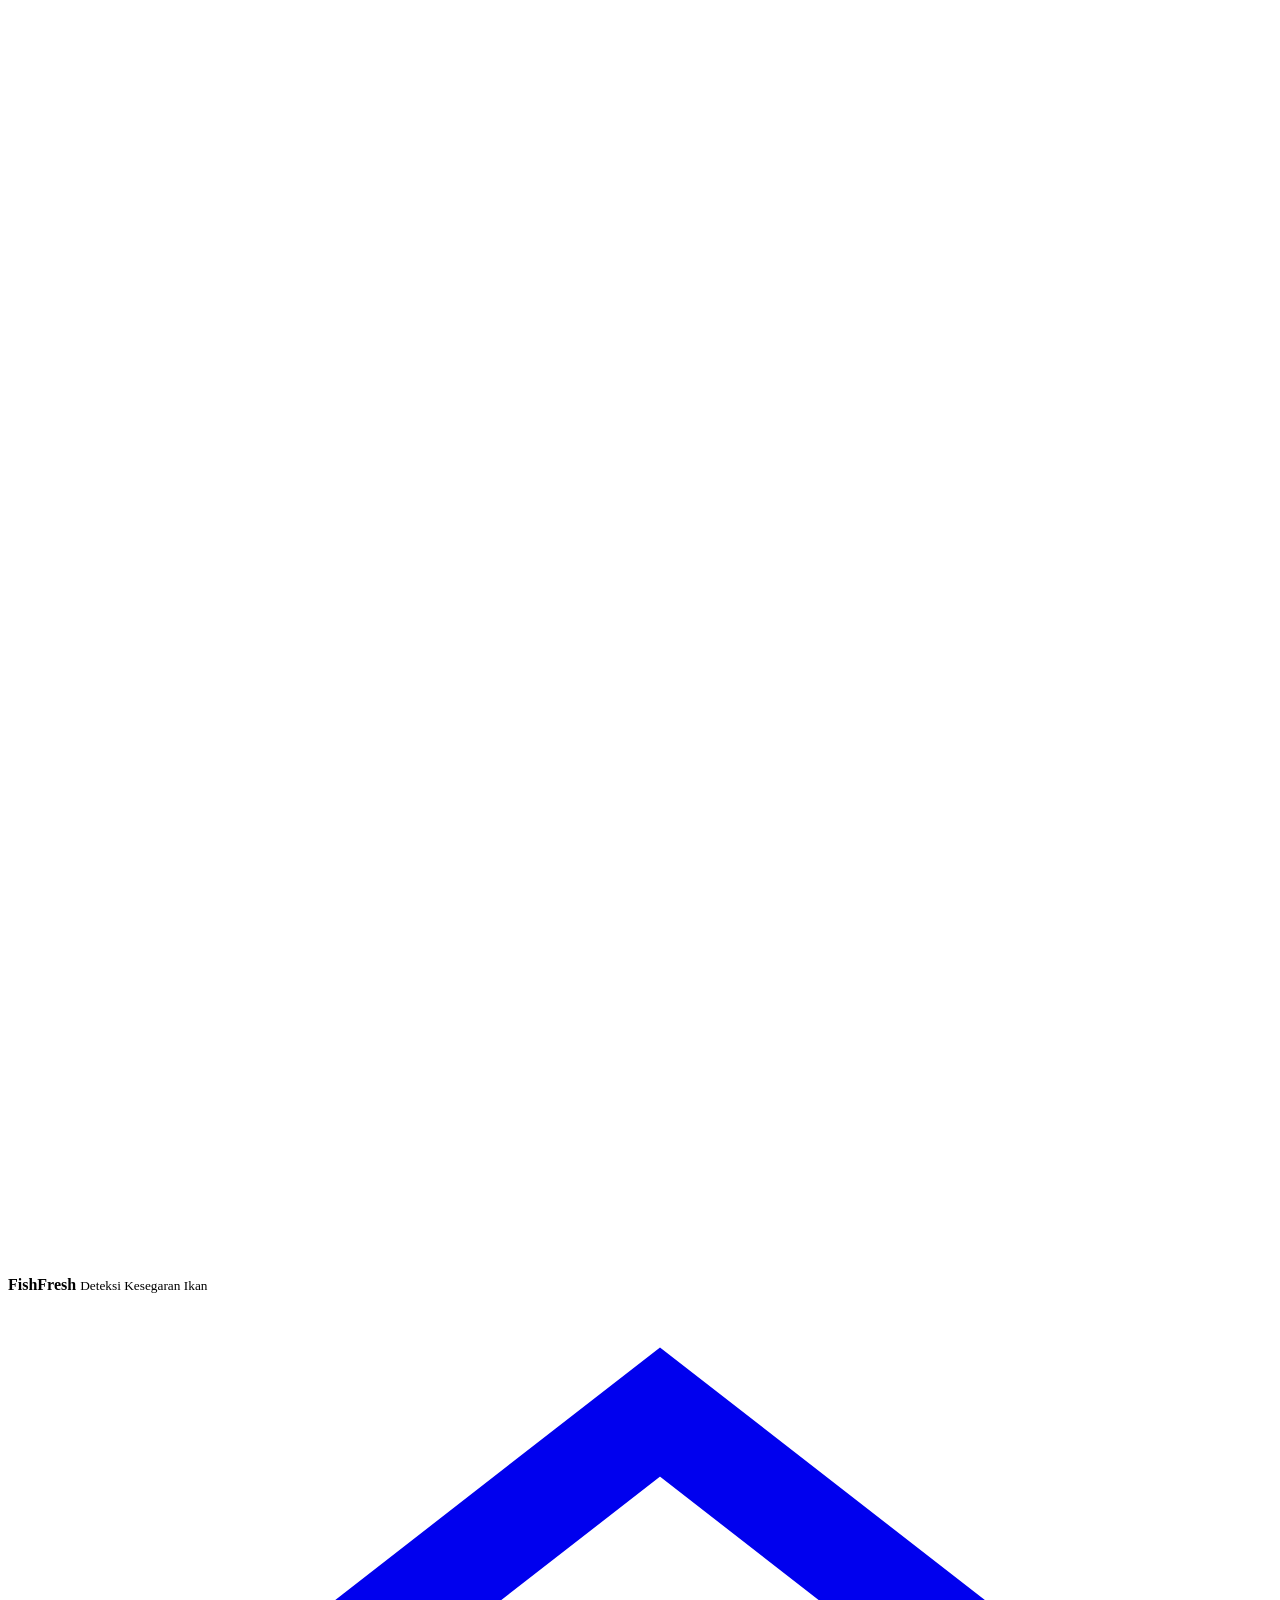
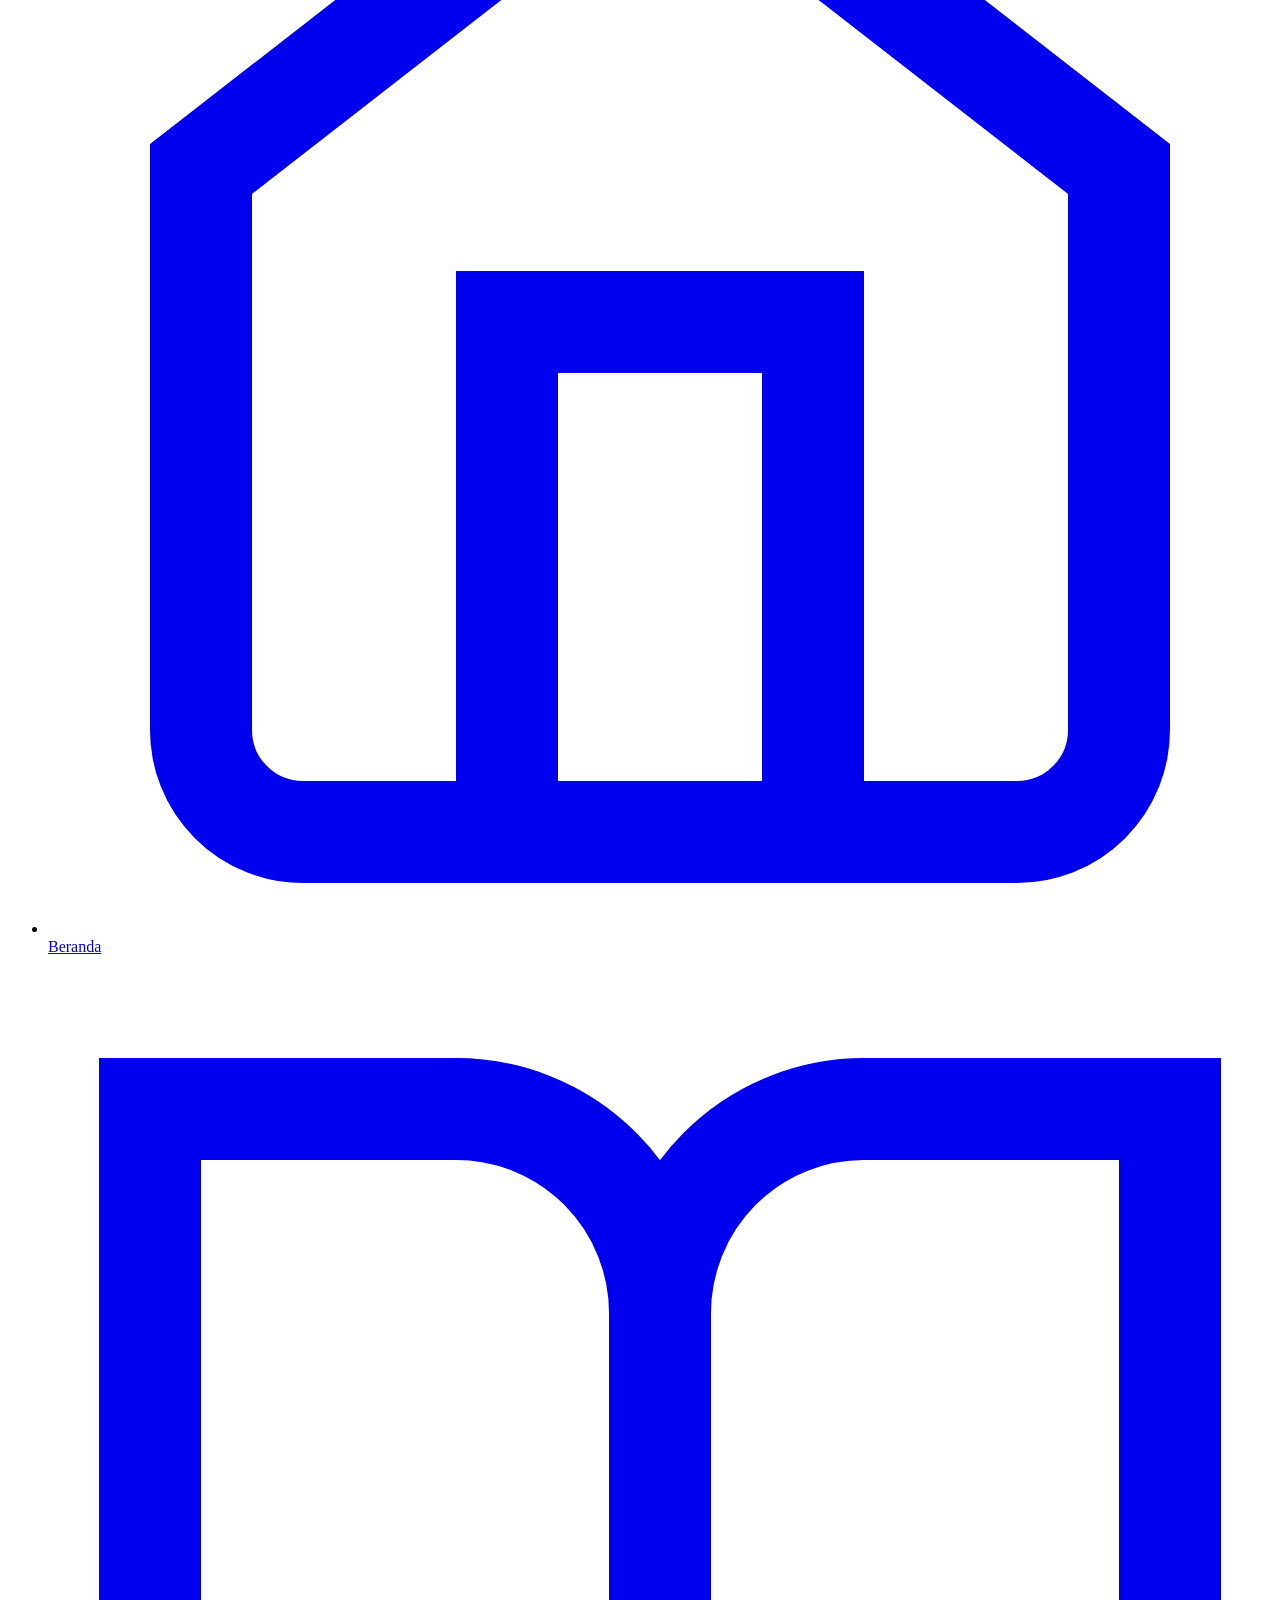
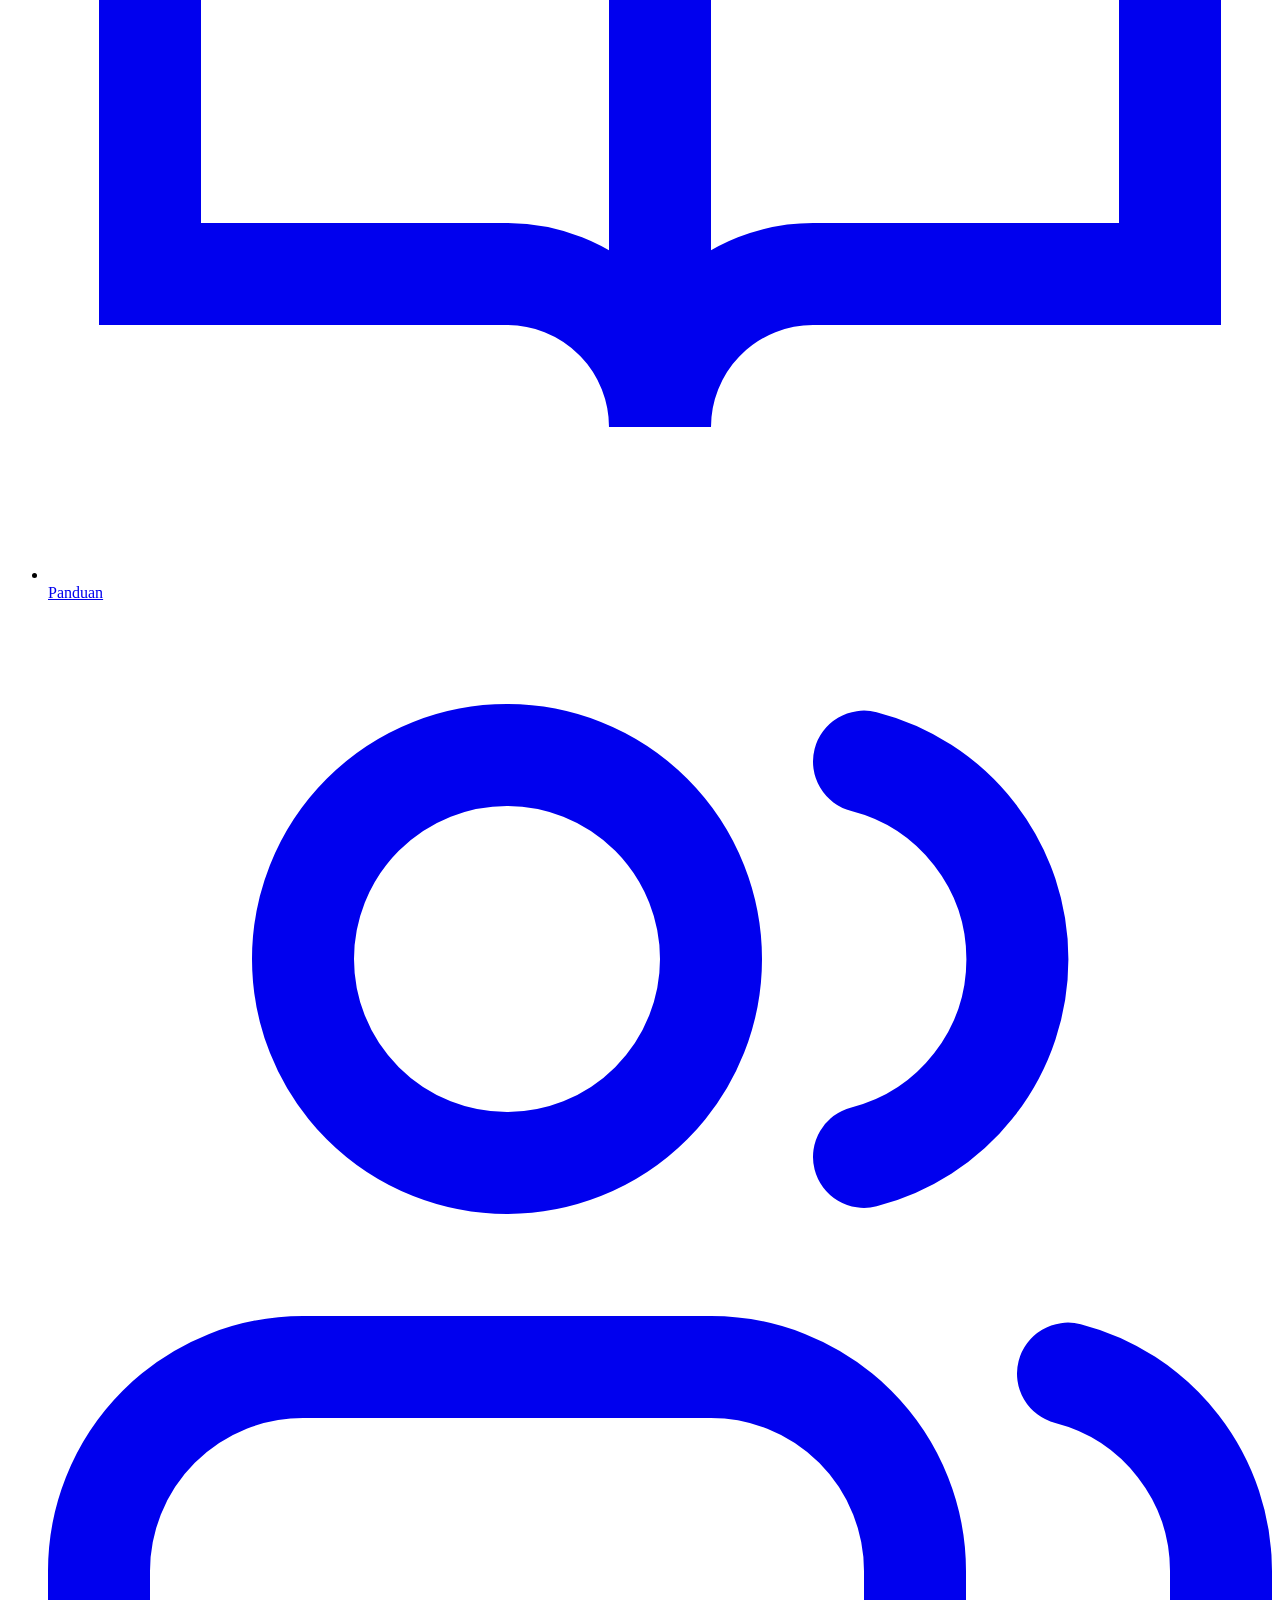
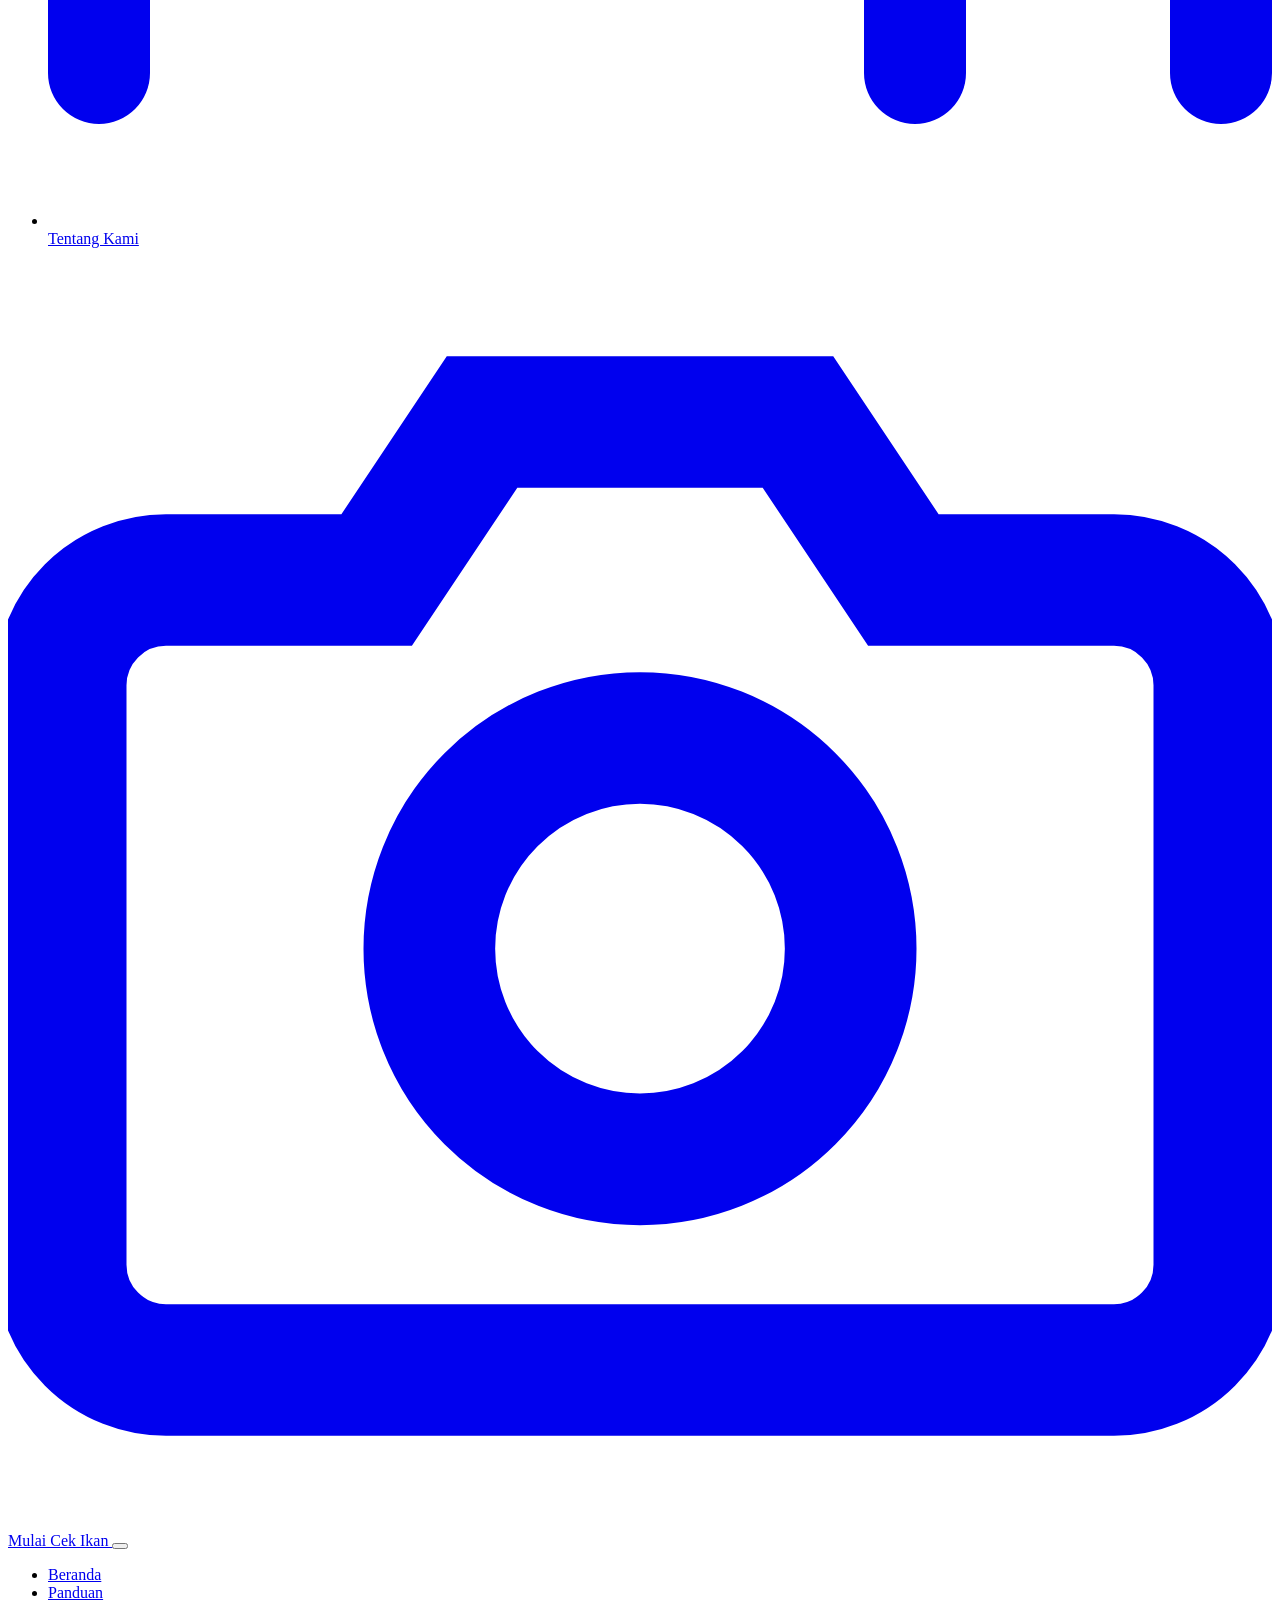
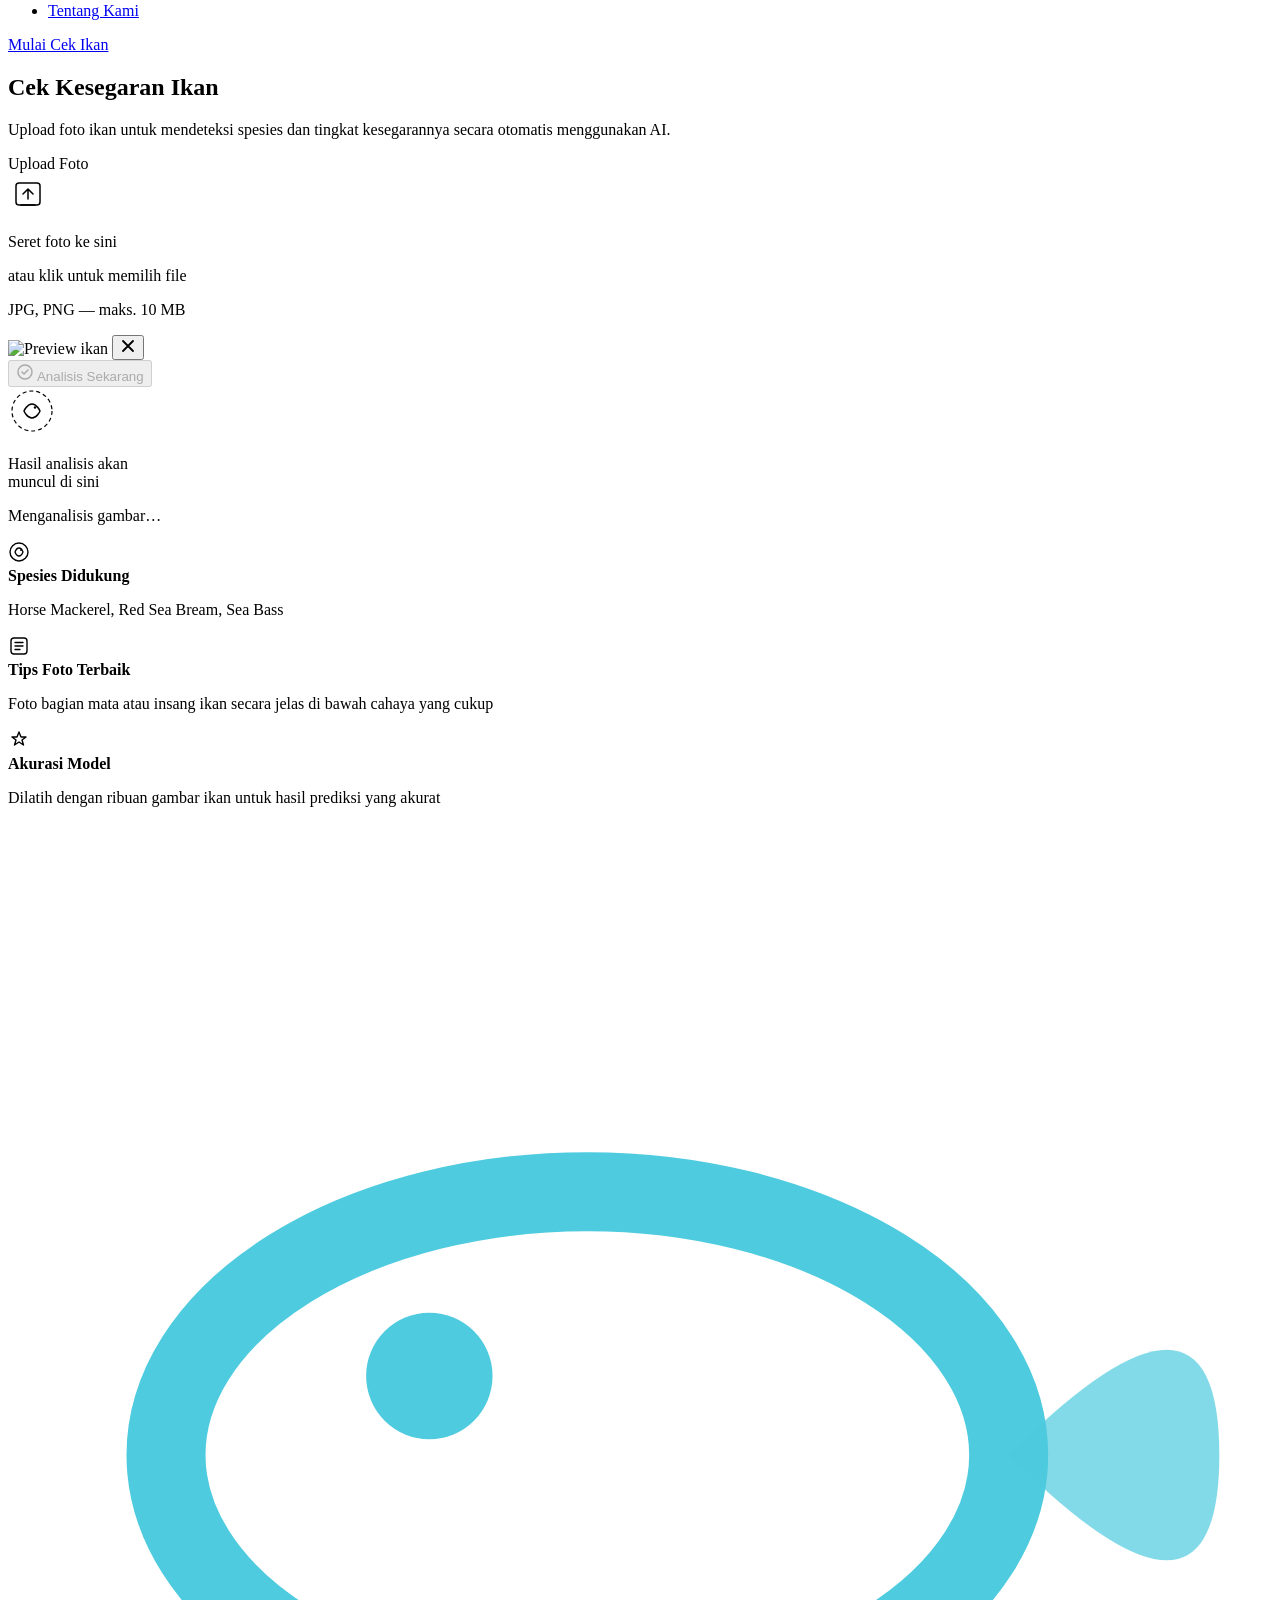
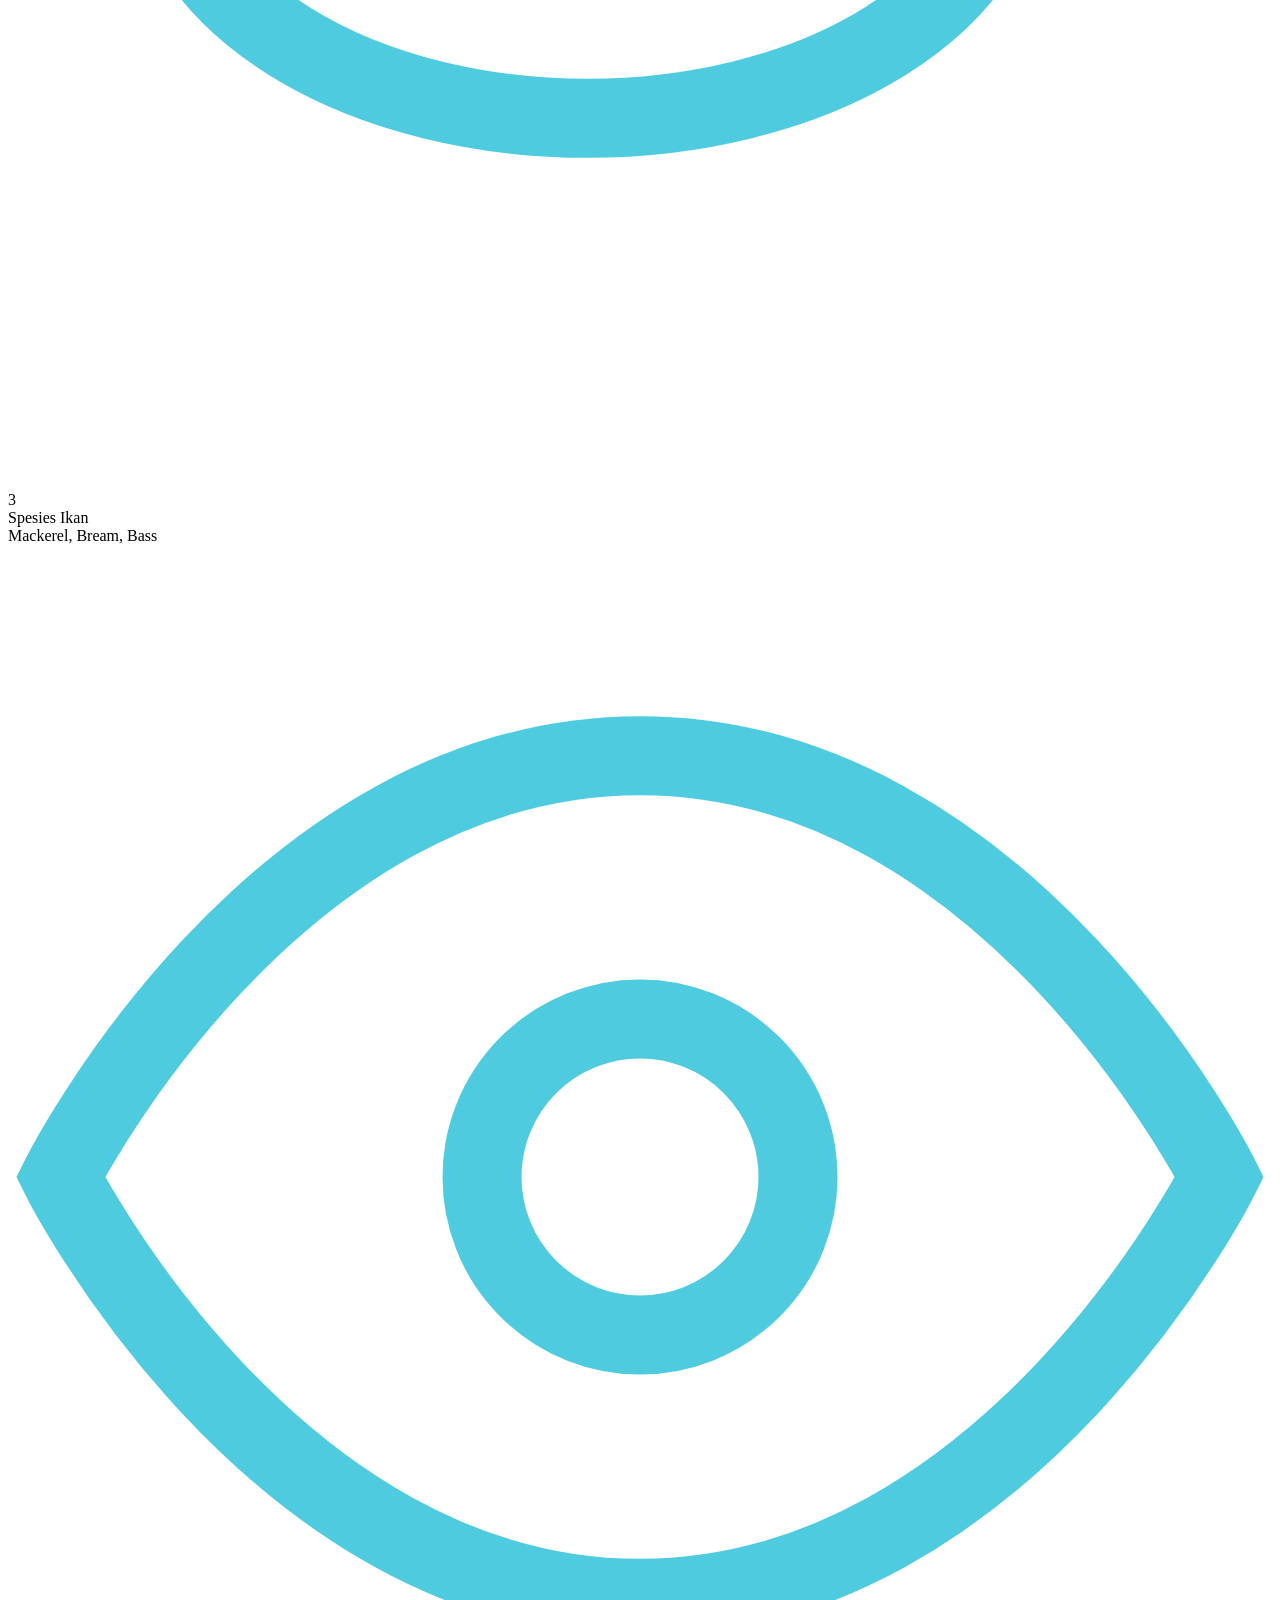
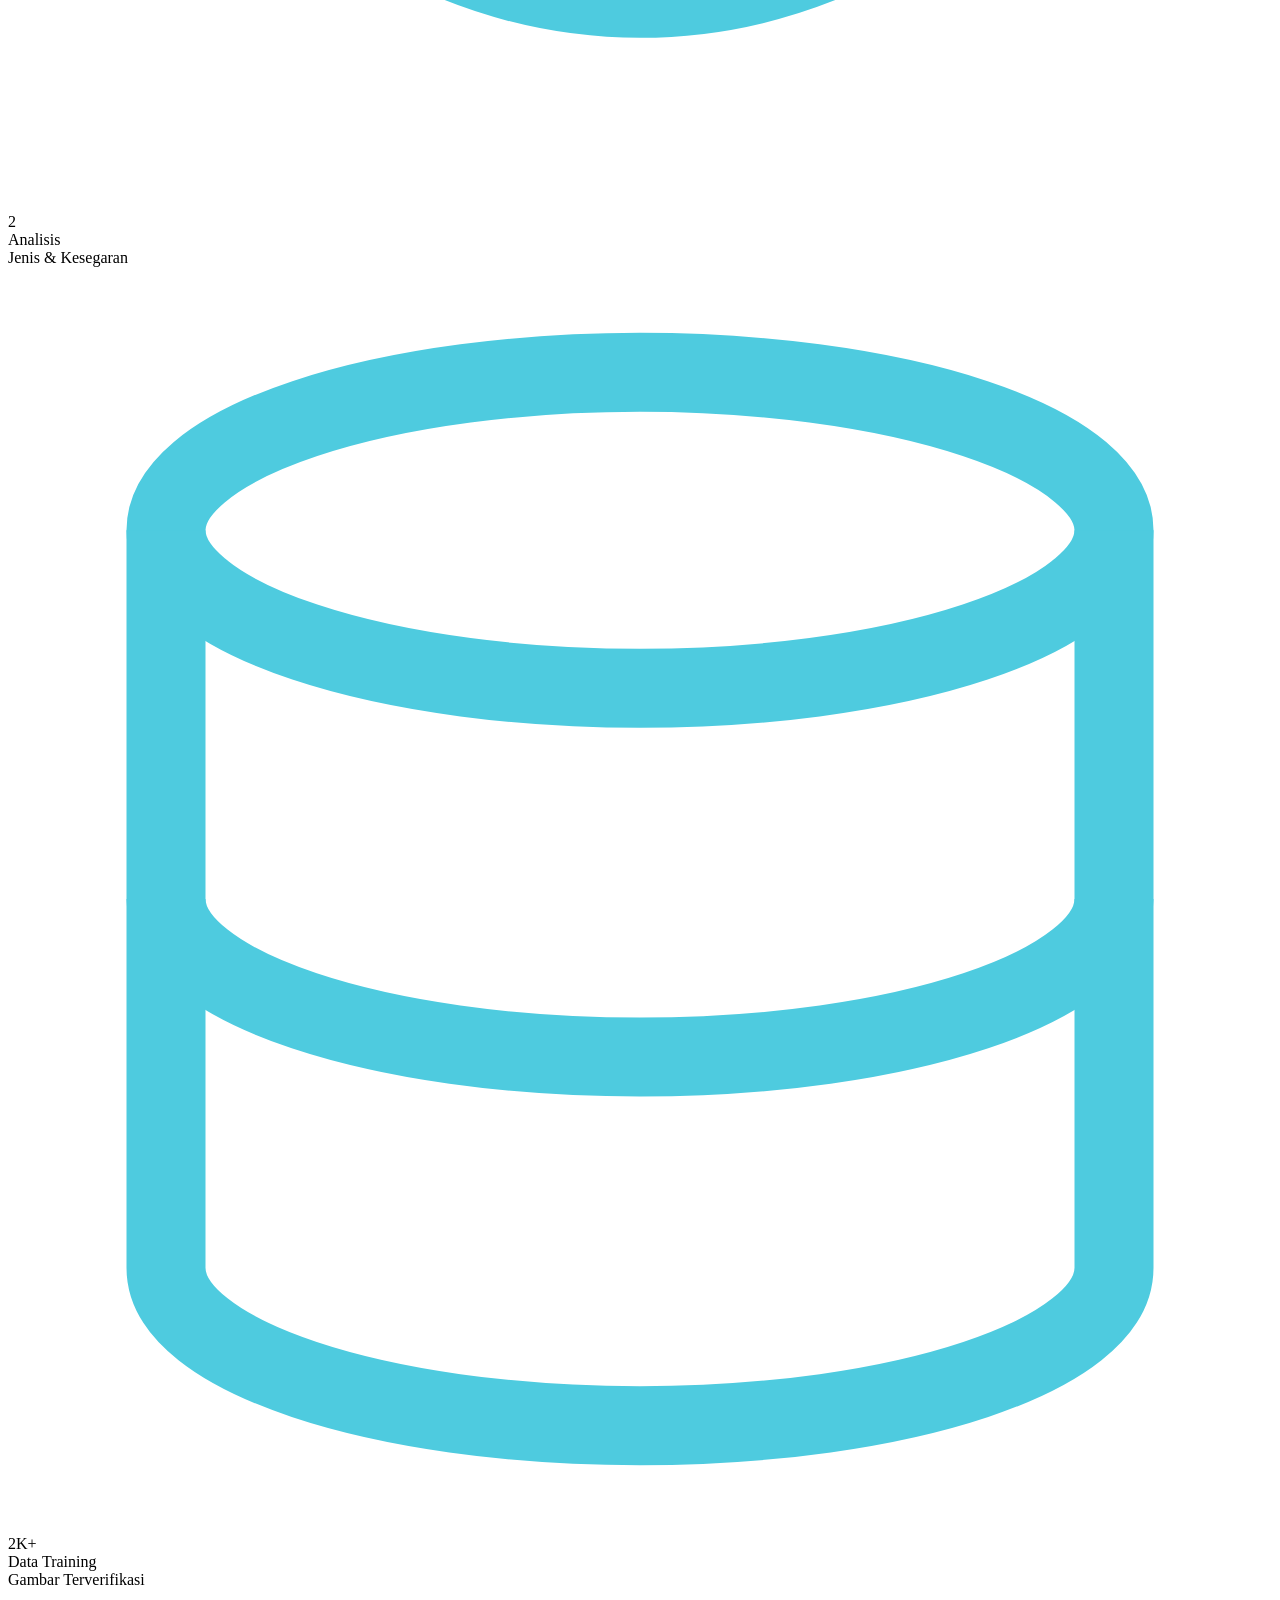
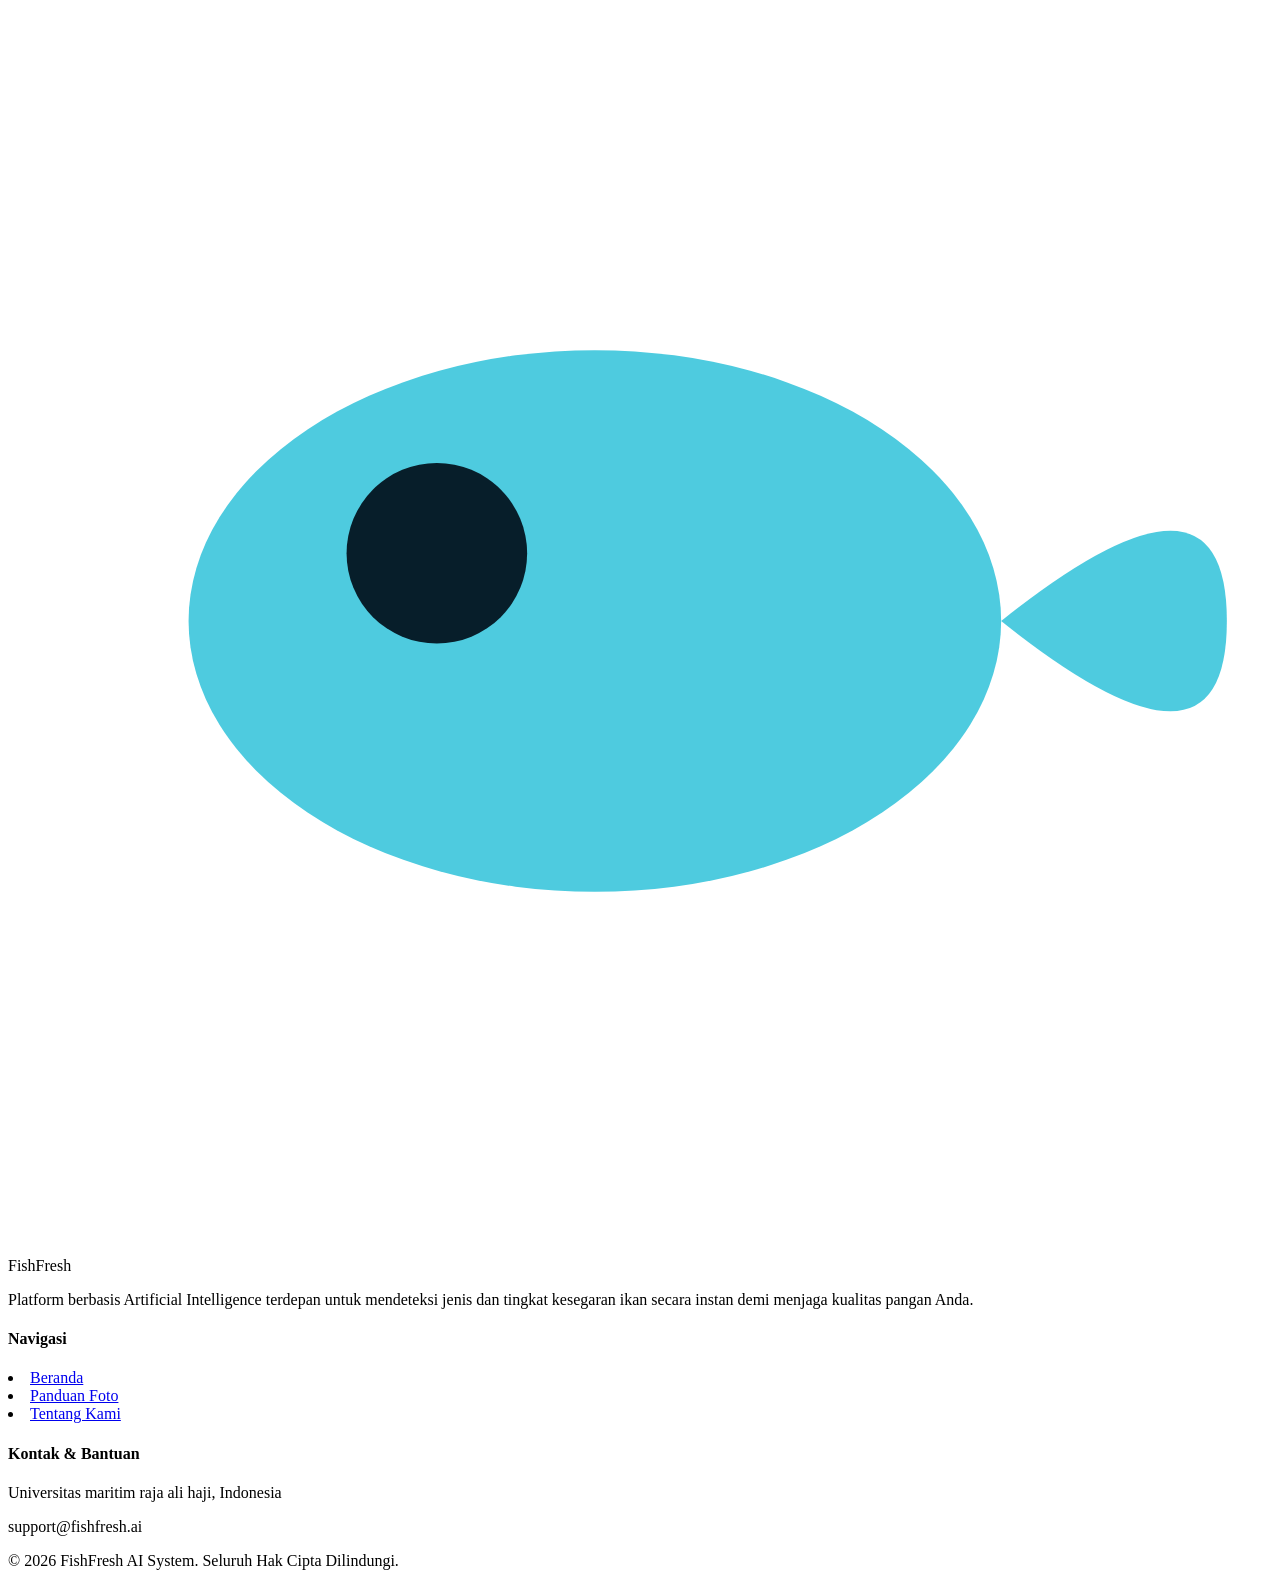
==== frontend/cek.html @ 50209ec3 "first commit" ====
<!DOCTYPE html>
<html lang="id">

<head>
  <meta charset="UTF-8" />
  <meta name="viewport" content="width=device-width, initial-scale=1.0" />
  <title>Cek Kesegaran Ikan</title>
  <link rel="stylesheet" href="/assest/css/cek.css">
  <link
    href="https://fonts.googleapis.com/css2?family=Plus+Jakarta+Sans:ital,wght@0,400;0,500;0,600;0,700;0,800;1,400&display=swap"
    rel="stylesheet">
</head>

<body>

  <div class="page-wrapper">

    <!-- NAVBAR -->
    <nav>
      <div class="brand">
        <div class="brand-logo">
          <svg viewBox="0 0 28 28" fill="none" xmlns="http://www.w3.org/2000/svg">
            <ellipse cx="13" cy="14" rx="10" ry="7" fill="rgba(255,255,255,0.25)" stroke="#fff" stroke-width="1.2" />
            <path d="M23 14 C26 11 27 14 26 17 C24 15.5 23 14 23 14Z" fill="#fff" />
            <circle cx="8" cy="12.5" r="1.3" fill="#fff" />
            <path d="M4 14 C8 10 17 10 23 14 C17 18 8 18 4 14Z" fill="rgba(255,255,255,0.18)" />
          </svg>
        </div>
        <div class="brand-text">
          <b>FishFresh</b>
          <small>Deteksi Kesegaran Ikan</small>
        </div>
      </div>

      <ul class="nav-links">
        <li>
          <a href="beranda.html" class="active">
            <svg viewBox="0 0 24 24" fill="none" stroke="currentColor" stroke-width="2" stroke-linecap="round">
              <path d="M3 9l9-7 9 7v11a2 2 0 01-2 2H5a2 2 0 01-2-2z" />
              <polyline points="9 22 9 12 15 12 15 22" />
            </svg>
            Beranda
          </a>
        </li>
        <li>
          <a href="panduan.html">
            <svg viewBox="0 0 24 24" fill="none" stroke="currentColor" stroke-width="2" stroke-linecap="round">
              <path d="M2 3h6a4 4 0 014 4v14a3 3 0 00-3-3H2z" />
              <path d="M22 3h-6a4 4 0 00-4 4v14a3 3 0 013-3h7z" />
            </svg>
            Panduan
          </a>
        </li>
        <li>
          <a href="tentang.html">
            <svg viewBox="0 0 24 24" fill="none" stroke="currentColor" stroke-width="2" stroke-linecap="round">
              <path d="M17 21v-2a4 4 0 00-4-4H5a4 4 0 00-4 4v2" />
              <circle cx="9" cy="7" r="4" />
              <path d="M23 21v-2a4 4 0 00-3-3.87M16 3.13a4 4 0 010 7.75" />
            </svg>
            Tentang Kami
          </a>
        </li>
      </ul>

      <a href="cek.html" class="btn-cta nav-cta-desktop">
        <svg viewBox="0 0 24 24" fill="none" stroke="currentColor" stroke-width="2.5" stroke-linecap="round">
          <path d="M23 19a2 2 0 01-2 2H3a2 2 0 01-2-2V8a2 2 0 012-2h4l2-3h6l2 3h4a2 2 0 012 2z" />
          <circle cx="12" cy="13" r="4" />
        </svg>
        Mulai Cek Ikan
      </a>

      <button class="ham-btn" id="menuToggle" aria-label="Menu">
        <span></span>
        <span></span>
        <span></span>
      </button>

      <div class="nav-menu">
        <ul>
          <li><a href="beranda.html">Beranda</a></li>
          <li><a href="panduan.html">Panduan</a></li>
          <li><a href="tentang.html">Tentang Kami</a></li>
        </ul>
        <a href="cek.html" class="btn-cta-mobile">Mulai Cek Ikan</a>
      </div>
    </nav>

    <main class="main-content">

      <section class="hero-section">
        <h1>Cek Kesegaran Ikan</h1>
        <p class="hero-sub">Upload foto ikan untuk mendeteksi spesies dan tingkat kesegarannya secara otomatis
          menggunakan AI.</p>
      </section>

      <div class="card-grid">

        <div class="card upload-card">
          <div class="card-label">
            <span class="dot dot-blue"></span>
            Upload Foto
          </div>

          <div class="drop-zone" id="dropZone">
            <div class="drop-icon">
              <svg width="40" height="40" viewBox="0 0 40 40" fill="none">
                <rect x="8" y="10" width="24" height="22" rx="3" stroke="currentColor" stroke-width="1.5" />
                <path d="M20 16v10M15 21l5-5 5 5" stroke="currentColor" stroke-width="1.5" stroke-linecap="round"
                  stroke-linejoin="round" />
                <path d="M13 32h14" stroke="currentColor" stroke-width="1.5" stroke-linecap="round" />
              </svg>
            </div>
            <p class="drop-title">Seret foto ke sini</p>
            <p class="drop-sub">atau klik untuk memilih file</p>
            <p class="drop-hint">JPG, PNG — maks. 10 MB</p>
            <input type="file" id="fileInput" accept=".jpg,.jpeg,.png" hidden />
          </div>

          <div class="preview-wrap" id="previewWrap">
            <img id="previewImg" src="" alt="Preview ikan" />
            <button class="btn-remove" id="btnRemove" title="Hapus foto">
              <svg width="16" height="16" viewBox="0 0 16 16" fill="none">
                <path d="M3 3l10 10M13 3L3 13" stroke="currentColor" stroke-width="1.8" stroke-linecap="round" />
              </svg>
            </button>
          </div>

          <button class="btn-primary" id="btnAnalyze" disabled>
            <svg width="18" height="18" viewBox="0 0 18 18" fill="none">
              <circle cx="9" cy="9" r="7" stroke="currentColor" stroke-width="1.5" />
              <path d="M6 9l2 2 4-4" stroke="currentColor" stroke-width="1.5" stroke-linecap="round"
                stroke-linejoin="round" />
            </svg>
            Analisis Sekarang
          </button>
        </div>

        <div class="card result-card" id="resultCard">

          <div class="result-idle" id="resultIdle">
            <div class="idle-icon">
              <svg width="48" height="48" viewBox="0 0 48 48" fill="none">
                <circle cx="24" cy="24" r="20" stroke="currentColor" stroke-width="1.2" stroke-dasharray="4 3" />
                <path d="M16 24C16 24 19 17 24 17C29 17 32 24 32 24C32 24 29 31 24 31C19 31 16 24 16 24Z"
                  stroke="currentColor" stroke-width="1.5" fill="none" />
                <circle cx="27" cy="20.5" r="1.2" fill="currentColor" />
              </svg>
            </div>
            <p>Hasil analisis akan<br />muncul di sini</p>
          </div>

          <div class="result-loading" id="resultLoading">
            <div class="spinner"></div>
            <p>Menganalisis gambar…</p>
          </div>

          <div class="result-output" id="resultOutput">

            <div class="result-status-bar" id="resultStatusBar">
              <span class="status-icon" id="statusIcon"></span>
              <span class="status-label" id="statusLabel"></span>
            </div>

            <div class="result-body" id="resultBody"></div>

          </div>

        </div>

      </div>

      <section class="info-section">
        <div class="info-item">
          <div class="info-icon">
            <svg width="22" height="22" viewBox="0 0 22 22" fill="none">
              <circle cx="11" cy="11" r="9" stroke="currentColor" stroke-width="1.4" />
              <path d="M7 11C7 11 8.5 7 11 7C13.5 7 15 11 15 11C15 11 13.5 15 11 15C8.5 15 7 11 7 11Z"
                stroke="currentColor" stroke-width="1.3" fill="none" />
              <circle cx="13" cy="9" r="0.9" fill="currentColor" />
            </svg>
          </div>
          <div>
            <strong>Spesies Didukung</strong>
            <p>Horse Mackerel, Red Sea Bream, Sea Bass</p>
          </div>
        </div>
        <div class="info-divider"></div>
        <div class="info-item">
          <div class="info-icon">
            <svg width="22" height="22" viewBox="0 0 22 22" fill="none">
              <rect x="3" y="3" width="16" height="16" rx="3" stroke="currentColor" stroke-width="1.4" />
              <path d="M7 11h8M7 7.5h8M7 14.5h5" stroke="currentColor" stroke-width="1.3" stroke-linecap="round" />
            </svg>
          </div>
          <div>
            <strong>Tips Foto Terbaik</strong>
            <p>Foto bagian mata atau insang ikan secara jelas di bawah cahaya yang cukup</p>
          </div>
        </div>
        <div class="info-divider"></div>
        <div class="info-item">
          <div class="info-icon">
            <svg width="22" height="22" viewBox="0 0 22 22" fill="none">
              <path d="M11 3l2 5h5l-4 3 1.5 5L11 13l-4.5 3L8 11 4 8h5z" stroke="currentColor" stroke-width="1.4"
                stroke-linejoin="round" fill="none" />
            </svg>
          </div>
          <div>
            <strong>Akurasi Model</strong>
            <p>Dilatih dengan ribuan gambar ikan untuk hasil prediksi yang akurat</p>
          </div>
        </div>
      </section>

    </main>

    <!-- FOOTER -->
    <footer class="combined-footer">
      <div class="footer-bg-layer"></div>
      <div class="footer-fish-layer"></div>

      <div class="footer-container">

        <div class="stats-inner">
          <div class="stat-item">
            <div class="stat-icon-wrap">
              <svg viewBox="0 0 24 24">
                <ellipse cx="11" cy="12" rx="8" ry="5" stroke="#4ecbdf" stroke-width="1.5" fill="none" />
                <path d="M19 12 Q23 8 23 12 Q23 16 19 12Z" fill="#4ecbdf" opacity="0.7" />
                <circle cx="8" cy="10.5" r="1.2" fill="#4ecbdf" />
              </svg>
            </div>
            <div class="stat-text">
              <div class="stat-num">3</div>
              <div class="stat-label">Spesies Ikan</div>
              <div class="stat-sub">Mackerel, Bream, Bass</div>
            </div>
          </div>

          <div class="stat-item">
            <div class="stat-icon-wrap">
              <svg viewBox="0 0 24 24" fill="none" stroke="#4ecbdf" stroke-width="1.5">
                <path d="M1 12s4-8 11-8 11 8 11 8-4 8-11 8-11-8-11-8z" />
                <circle cx="12" cy="12" r="3" />
              </svg>
            </div>
            <div class="stat-text">
              <div class="stat-num">2</div>
              <div class="stat-label">Analisis</div>
              <div class="stat-sub">Jenis &amp; Kesegaran</div>
            </div>
          </div>

          <div class="stat-item">
            <div class="stat-icon-wrap">
              <svg viewBox="0 0 24 24" fill="none" stroke="#4ecbdf" stroke-width="1.5">
                <ellipse cx="12" cy="5" rx="9" ry="3" />
                <path d="M21 12c0 1.66-4 3-9 3s-9-1.34-9-3" />
                <path d="M3 5v14c0 1.66 4 3 9 3s9-1.34 9-3V5" />
              </svg>
            </div>
            <div class="stat-text">
              <div class="stat-num">2K+</div>
              <div class="stat-label">Data Training</div>
              <div class="stat-sub">Gambar Terverifikasi</div>
            </div>
          </div>
        </div>

        <div class="footer-divider"></div>

        <div class="footer-content-grid">
          <div class="footer-about">
            <div class="footer-brand">
              <div class="f-brand-icon">
                <svg viewBox="0 0 28 28" fill="none">
                  <ellipse cx="13" cy="14" rx="9" ry="6" fill="#4ecbdf" />
                  <path d="M22 14 Q27 10 27 14 Q27 18 22 14Z" fill="#4ecbdf" />
                  <circle cx="9.5" cy="12.5" r="2" fill="#071e2a" />
                </svg>
              </div>
              <span>FishFresh</span>
            </div>
            <p class="footer-desc">
              Platform berbasis Artificial Intelligence terdepan untuk mendeteksi jenis dan tingkat kesegaran ikan
              secara
              instan demi menjaga kualitas pangan Anda.
            </p>
          </div>

          <div class="footer-links-group">
            <h4>Navigasi</h4>
            <li><a href="beranda.html">Beranda</a>
            <li><a href="panduan.html">Panduan Foto</a>
            <li><a href="tentang.html">Tentang Kami</a>
          </div>

          <div class="footer-links-group">
            <h4>Kontak & Bantuan</h4>
            <p class="footer-info-text">Universitas maritim raja ali haji, Indonesia</p>
            <p class="footer-info-text">support@fishfresh.ai</p>
          </div>
        </div>

        <div class="footer-bottom">
          <p>&copy; 2026 FishFresh AI System. Seluruh Hak Cipta Dilindungi.</p>
        </div>

      </div>
    </footer>

  </div>

  <script src="/assest/js/cek.js"></script>
</body>

</html>
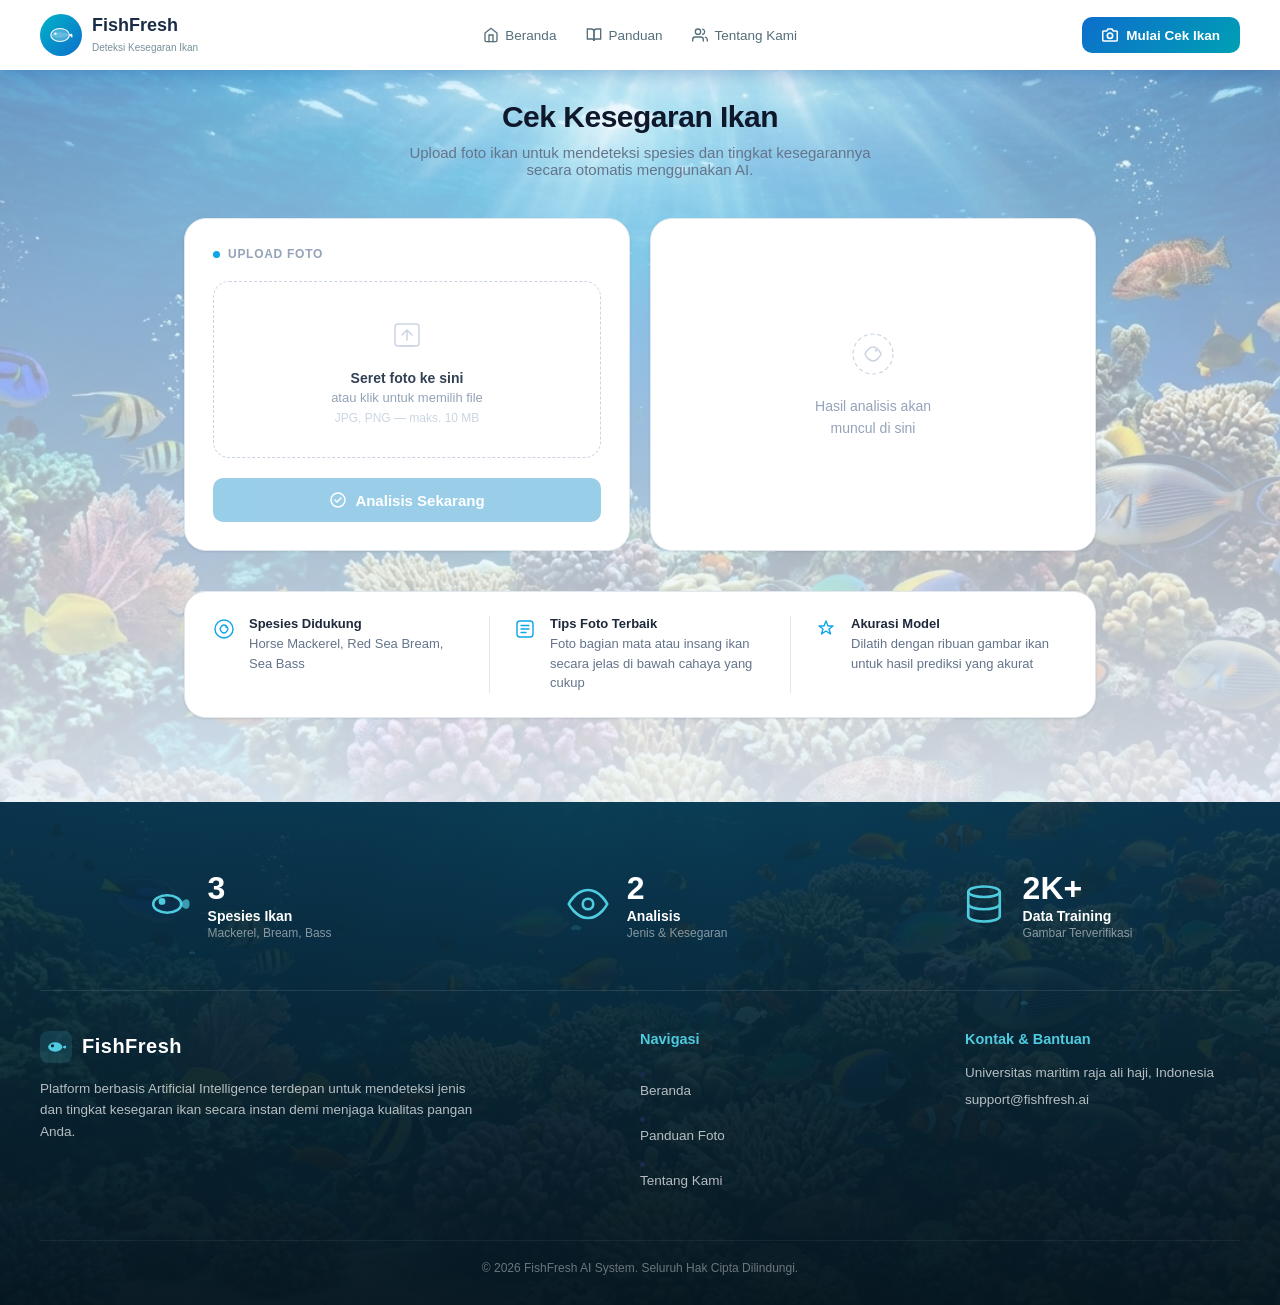
==== commit f05e14a9: "first commit" ====
--- a/frontend/cek.html
+++ b/frontend/cek.html
@@ -5,7 +5,7 @@
   <meta charset="UTF-8" />
   <meta name="viewport" content="width=device-width, initial-scale=1.0" />
   <title>Cek Kesegaran Ikan</title>
-  <link rel="stylesheet" href="/assest/css/cek.css">
+  <link rel="stylesheet" href="./assest/css/cek.css">
   <link
     href="https://fonts.googleapis.com/css2?family=Plus+Jakarta+Sans:ital,wght@0,400;0,500;0,600;0,700;0,800;1,400&display=swap"
     rel="stylesheet">
@@ -79,7 +79,7 @@
 
       <div class="nav-menu">
         <ul>
-          <li><a href="beranda.html">Beranda</a></li>
+          <li><a href="index.html">Beranda</a></li>
           <li><a href="panduan.html">Panduan</a></li>
           <li><a href="tentang.html">Tentang Kami</a></li>
         </ul>
@@ -292,7 +292,7 @@
 
           <div class="footer-links-group">
             <h4>Navigasi</h4>
-            <li><a href="beranda.html">Beranda</a>
+            <li><a href="index.html">Beranda</a>
             <li><a href="panduan.html">Panduan Foto</a>
             <li><a href="tentang.html">Tentang Kami</a>
           </div>
@@ -313,7 +313,7 @@
 
   </div>
 
-  <script src="/assest/js/cek.js"></script>
+  <script src="./assest/js/cek.js"></script>
 </body>
 
 </html>
--- a/frontend/assest/css/cek.css
+++ b/frontend/assest/css/cek.css
@@ -0,0 +1,1337 @@
+*,
+*::before,
+*::after {
+  box-sizing: border-box;
+  margin: 0;
+  padding: 0;
+}
+
+:root {
+  --blue-50: #e0f2fe;
+  --blue-100: #bae6fd;
+  --blue-500: #0ea5e9;
+  --blue-600: #0284c7;
+  --blue-700: #0369a1;
+
+  --green-50: #f0fdf4;
+  --green-100: #dcfce7;
+  --green-500: #22c55e;
+  --green-700: #15803d;
+
+  --red-50: #fef2f2;
+  --red-100: #fee2e2;
+  --red-500: #ef4444;
+  --red-700: #b91c1c;
+
+  --amber-50: #fffbeb;
+  --amber-100: #fef3c7;
+  --amber-500: #f59e0b;
+  --amber-700: #b45309;
+
+  --gray-50: #f8fafc;
+  --gray-100: #f1f5f9;
+  --gray-200: #e2e8f0;
+  --gray-300: #cbd5e1;
+  --gray-400: #94a3b8;
+  --gray-500: #64748b;
+  --gray-700: #334155;
+  --gray-800: #1e293b;
+  --gray-900: #0f172a;
+
+  --white: #ffffff;
+  --radius-sm: 6px;
+  --radius-md: 10px;
+  --radius-lg: 16px;
+  --radius-xl: 22px;
+
+  --shadow-sm: 0 1px 3px rgba(0, 0, 0, 0.06), 0 1px 2px rgba(0, 0, 0, 0.04);
+  --shadow-md: 0 4px 12px rgba(0, 0, 0, 0.08);
+
+  --font: 'Inter', -apple-system, BlinkMacSystemFont, 'Segoe UI', sans-serif;
+}
+
+body {
+  font-family: 'Poppins', sans-serif;
+  color: #1a2d4e;
+  overflow-x: hidden;
+  width: 100%;
+  background-image: linear-gradient(180deg, rgba(238, 246, 255, 0.388) 0%, rgba(238, 246, 255, 0.95) 100%),
+    url('/assest/img/laut.png');
+  background-size: cover;
+  background-position: center;
+  background-repeat: no-repeat;
+  background-attachment: fixed;
+}
+
+.page-wrapper {
+  display: flex;
+  flex-direction: column;
+  min-height: 100vh;
+}
+
+/* ── NAVBAR ── */
+nav {
+  position: fixed;
+  top: 0;
+  left: 0;
+  width: 100%;
+  height: 70px;
+  display: flex;
+  justify-content: space-between;
+  align-items: center;
+  padding: 0 40px;
+  background: #ffffff !important;
+  /* Memaksa latar putih kokoh di laptop/tablet/HP */
+  box-shadow: 0 2px 20px rgba(26, 95, 168, 0.437);
+  z-index: 9999;
+}
+
+.brand {
+  display: flex;
+  align-items: center;
+  gap: 10px
+}
+
+.brand-logo {
+  width: 42px;
+  height: 42px;
+  border-radius: 50%;
+  background: linear-gradient(135deg, #00b4c8, #0d6ecc);
+  display: flex;
+  align-items: center;
+  justify-content: center;
+  overflow: hidden
+}
+
+.brand-logo svg {
+  width: 26px;
+  height: 26px
+}
+
+.brand-text b {
+  display: block;
+  font-size: 18px;
+  color: #1a2d45 !important;
+  line-height: 1.2;
+}
+
+.brand-text small {
+  font-size: 10px;
+  color: #78909c;
+  font-weight: 400
+}
+
+.nav-links {
+  display: flex;
+  align-items: center;
+  gap: 2px;
+  list-style: none
+}
+
+.nav-links a {
+  display: flex;
+  align-items: center;
+  gap: 6px;
+  text-decoration: none;
+  font-size: 13.5px;
+  font-weight: 500;
+  color: #546e7a;
+  padding: 8px 14px;
+  border-radius: 8px;
+  transition: color .15s
+}
+
+.nav-links a:hover {
+  color: #0a3060
+}
+
+.nav-links a.active {
+  color: #546e7a;
+  position: relative
+}
+
+.nav-links svg {
+  width: 16px;
+  height: 16px;
+  flex-shrink: 0
+}
+
+.btn-cta {
+  display: flex;
+  align-items: center;
+  gap: 8px;
+  text-decoration: none;
+  background: linear-gradient(135deg, #0d6ecc, #00a0b4);
+  color: #ffffff;
+  font-size: 13.5px;
+  font-weight: 600;
+  padding: 10px 20px;
+  border-radius: 10px;
+  white-space: nowrap;
+  transition: opacity .15s
+}
+
+.btn-cta:hover {
+  opacity: .88
+}
+
+.btn-cta svg {
+  width: 16px;
+  height: 16px
+}
+
+/* ============ ATURAN TOMBOL GARIS 3 ============ */
+.ham-btn {
+  /* 1. SECARA BAWAAN (DI LAPTOP): SEMBUNYIKAN */
+  display: none;
+
+  flex-direction: column;
+  justify-content: space-between;
+  width: 26px;
+  height: 18px;
+  background: transparent;
+  border: none;
+  cursor: pointer;
+  padding: 0;
+  z-index: 1001;
+  position: absolute;
+  right: 24px;
+  top: 50%;
+  transform: translateY(-50%);
+}
+
+.ham-btn span {
+  width: 100%;
+  height: 2.5px;
+  background-color: #070000;
+  border-radius: 2px;
+  transition: all 0.3s ease-in-out;
+}
+
+/* ============ MEDIA QUERY (KHUSUS LAYAR KECIL/HP) ============ */
+@media (max-width: 900px) {
+
+  /* 1. Sembunyikan Nav Links teks biasa bawaan desktop */
+  .nav-links {
+    display: none !important;
+  }
+
+  /* 2. INI KUNCINYA: Sembunyikan Tombol Cek Ikan Versi Desktop agar tidak double! */
+  .nav-cta-desktop {
+    display: none !important;
+  }
+
+  /* 3. Tampilkan tombol garis 3 (hamburger) di pojok kanan */
+  .ham-btn {
+    display: flex !important;
+  }
+
+  /* 4. Berikan sedikit padding kanan pada nav agar logo tidak terlalu mentok */
+  nav {
+    padding-right: 60px !important;
+  }
+}
+
+.nav-links a:hover,
+.nav-links a.active {
+  color: #546e7a;
+}
+
+.nav-btn {
+  text-decoration: none;
+  color: #546e7a;
+  background: #fff;
+  padding: 0.75rem 1.6rem;
+  border-radius: 14px;
+  font-size: 0.95rem;
+  font-weight: 700;
+  box-shadow: 0 4px 15px rgba(255, 255, 255, 0.15);
+  transition: all 0.3s cubic-bezier(0.16, 1, 0.3, 1);
+}
+
+.nav-btn:hover {
+  transform: translateY(-2px);
+  box-shadow: 0 8px 25px rgba(240, 4, 4, 0.25);
+  background: #f8faff;
+}
+
+/* 🔒 KUNCI UTAMA: Wajib Disembunyikan Total Saat Tampilan LAPTOP */
+/* ============ STYLE TOMBOL GARIS 3 (HAMBURGER) ============ */
+.ham-btn {
+  display: none;
+  /* Sembunyi secara bawaan di laptop */
+  flex-direction: column;
+  justify-content: space-between;
+  width: 26px;
+  height: 18px;
+  background: transparent;
+  border: none;
+  cursor: pointer;
+  padding: 0;
+  z-index: 1001;
+
+  /* Mengunci posisi tombol di kanan tengah navbar */
+  position: absolute;
+  right: 24px;
+  top: 50%;
+  transform: translateY(-50%);
+}
+
+/* Membuat bentuk fisik 3 baris garis putih */
+.ham-btn span {
+  width: 100%;
+  height: 2.5px;
+  background-color: #090000;
+  border-radius: 2px;
+  transition: all 0.3s ease-in-out;
+}
+
+/* Efek transisi berputar membentuk silang (X) saat menu terbuka */
+.ham-btn.open span:nth-child(1) {
+  transform: translateY(7.5px) rotate(45deg);
+}
+
+.ham-btn.open span:nth-child(2) {
+  opacity: 0;
+}
+
+.ham-btn.open span:nth-child(3) {
+  transform: translateY(-8px) rotate(-45deg);
+}
+
+/* ============ PERBAIKAN NAVBAR BERMASALAH ============ */
+@media (max-width: 992px) {
+
+  .nav-links,
+  .nav-btn {
+    display: none !important;
+  }
+
+  /* 1. Tampilkan kontainer tombol hamburger */
+  #menuToggle {
+    display: flex !important;
+    flex-direction: column;
+    justify-content: space-between;
+    width: 24px;
+    height: 18px;
+    cursor: pointer;
+    z-index: 10000;
+  }
+
+  /* 2. KUNCI: Memunculkan fisik ke-3 garis agar bisa mendeteksi klik */
+  #menuToggle span {
+    display: block;
+    width: 100%;
+    height: 3px;
+    background-color: #1a2d45 !important;
+    /* Warna garis gelap */
+    border-radius: 2px;
+    transition: 0.3s;
+  }
+
+  /* Animasi saat menu terbuka (opsional tapi biar keren) */
+  #menuToggle.open span:nth-child(1) {
+    transform: translateY(7.5px) rotate(45deg);
+  }
+
+  #menuToggle.open span:nth-child(2) {
+    opacity: 0;
+  }
+
+  #menuToggle.open span:nth-child(3) {
+    transform: translateY(-7.5px) rotate(-45deg);
+  }
+
+  .nav-menu {
+    display: block !important;
+    position: fixed;
+    top: 70px;
+    left: 0;
+    width: 100%;
+    background-color: #ffffff !important;
+    padding: 24px 28px;
+    box-shadow: 0 10px 25px rgba(0, 0, 0, 0.08);
+    border-top: 1px solid #f0f0f0;
+    z-index: 9998;
+    pointer-events: none;
+    opacity: 0;
+    visibility: hidden;
+    transform: translateY(-12px);
+    transition: opacity 0.25s ease, transform 0.25s ease, visibility 0.25s;
+  }
+
+  .nav-menu.open {
+    pointer-events: auto !important;
+    opacity: 1 !important;
+    visibility: visible !important;
+    transform: translateY(0) !important;
+  }
+
+  .nav-menu ul {
+    display: flex !important;
+    flex-direction: column !important;
+    gap: 16px !important;
+    list-style: none !important;
+    padding: 0 !important;
+    margin: 0 !important;
+  }
+
+  .nav-menu ul li a {
+    color: #1a2d45 !important;
+    font-size: 16px !important;
+    font-weight: 600 !important;
+    text-decoration: none !important;
+    display: block !important;
+  }
+
+  .btn-cta-mobile {
+    display: flex !important;
+    align-items: center;
+    justify-content: center;
+    gap: 8px;
+    background: linear-gradient(135deg, #0d6ecc, #00a0b4) !important;
+    color: #ffffff !important;
+    text-align: center;
+    padding: 13px 20px;
+    border-radius: 10px;
+    margin-top: 16px;
+    font-weight: 700;
+    font-size: 15px;
+    text-decoration: none !important;
+    box-shadow: 0 4px 14px rgba(13, 110, 204, 0.35);
+    transition: opacity .15s;
+  }
+
+  .btn-cta-mobile:hover {
+    opacity: .88;
+  }
+}
+
+/* ============ FIXED UTAMA: MEDIA QUERY UNTUK HP KECIL (Layar di bawah 576px) ============ */
+@media (max-width: 576px) {
+
+  .nav-links,
+  .nav-btn,
+  .nav-cta-desktop {
+    display: none !important;
+  }
+
+  .ham-btn {
+    display: flex !important;
+  }
+
+  nav {
+    padding: 0 24px !important;
+  }
+
+  .mobile-menu {
+    display: block !important;
+    position: fixed;
+    top: 66px;
+    left: 0;
+    width: 100%;
+    background-color: var(--primary);
+    padding: 24px;
+    box-shadow: 0 10px 25px rgba(26, 95, 168, 0.2);
+    opacity: 0;
+    visibility: hidden;
+    transform: translateY(-15px);
+    transition: all 0.3s cubic-bezier(0.16, 1, 0.3, 1);
+    z-index: 999;
+  }
+
+  .mobile-menu.open {
+    opacity: 1;
+    visibility: visible;
+    transform: translateY(0);
+  }
+
+  .mobile-menu ul {
+    list-style: none;
+    display: flex;
+    flex-direction: column;
+    gap: 16px;
+    padding: 0;
+    margin: 0;
+  }
+
+  .mobile-menu ul li a {
+    color: #000000 !important;
+    text-decoration: none;
+    font-size: 16px;
+    font-weight: 600;
+    display: block;
+    padding: 8px 0;
+  }
+
+  .btn-cta-mobile {
+    display: flex !important;
+    align-items: center;
+    justify-content: center;
+    gap: 8px;
+    background-color: var(--accent) !important;
+    color: #ffffff !important;
+    padding: 12px 20px;
+    border-radius: 10px;
+    text-align: center;
+    font-weight: 700;
+    margin-top: 8px;
+    text-decoration: none;
+  }
+
+}
+
+/* ── NAV MENU: HIDDEN BY DEFAULT (desktop) ───────── */
+.nav-menu {
+  display: none;
+}
+
+/* ── MAIN ─────────────────────────────────────────── */
+
+.main-content {
+  flex: 1;
+  max-width: 960px;
+  margin: 0 auto;
+  padding: 100px 24px 64px;
+  width: 100%;
+}
+
+/* ── HERO ─────────────────────────────────────────── */
+
+.hero-section {
+  text-align: center;
+  margin-bottom: 40px;
+}
+
+.hero-section h1 {
+  font-size: 30px;
+  font-weight: 700;
+  color: var(--gray-900);
+  letter-spacing: -0.5px;
+  margin-bottom: 10px;
+}
+
+.hero-sub {
+  color: var(--gray-500);
+  font-size: 15px;
+  max-width: 500px;
+  margin: 0 auto;
+}
+
+/* ── CARD GRID ────────────────────────────────────── */
+
+.card-grid {
+  display: grid;
+  grid-template-columns: 1fr 1fr;
+  gap: 20px;
+  margin-bottom: 40px;
+}
+
+.card {
+  background: var(--white);
+  border-radius: var(--radius-xl);
+  border: 1px solid var(--gray-200);
+  padding: 28px;
+  box-shadow: var(--shadow-sm);
+}
+
+.card-label {
+  display: flex;
+  align-items: center;
+  gap: 8px;
+  font-size: 12px;
+  font-weight: 600;
+  letter-spacing: 0.06em;
+  text-transform: uppercase;
+  color: var(--gray-400);
+  margin-bottom: 20px;
+}
+
+.dot {
+  width: 7px;
+  height: 7px;
+  border-radius: 50%;
+  flex-shrink: 0;
+}
+
+.dot-blue {
+  background: var(--blue-500);
+}
+
+/* ── DROP ZONE ────────────────────────────────────── */
+
+.drop-zone {
+  border: 1.5px dashed var(--gray-300);
+  border-radius: var(--radius-lg);
+  padding: 32px 20px;
+  text-align: center;
+  cursor: pointer;
+  transition: border-color 0.2s, background 0.2s;
+  margin-bottom: 20px;
+}
+
+.drop-zone:hover,
+.drop-zone.drag-over {
+  border-color: var(--blue-500);
+  background: var(--blue-50);
+}
+
+.drop-icon {
+  color: var(--gray-300);
+  margin-bottom: 12px;
+  transition: color 0.2s;
+}
+
+.drop-zone:hover .drop-icon,
+.drop-zone.drag-over .drop-icon {
+  color: var(--blue-500);
+}
+
+.drop-title {
+  font-weight: 600;
+  color: var(--gray-700);
+  margin-bottom: 4px;
+  font-size: 14px;
+}
+
+.drop-sub {
+  color: var(--gray-400);
+  font-size: 13px;
+  margin-bottom: 6px;
+}
+
+.drop-hint {
+  color: var(--gray-300);
+  font-size: 12px;
+}
+
+/* ── PREVIEW ──────────────────────────────────────── */
+
+.preview-wrap {
+  display: none;
+  position: relative;
+  margin-bottom: 20px;
+  border-radius: var(--radius-lg);
+  overflow: hidden;
+  border: 1px solid var(--gray-200);
+  background: var(--gray-100);
+  aspect-ratio: 4 / 3;
+}
+
+.preview-wrap.visible {
+  display: block;
+}
+
+.preview-wrap img {
+  width: 100%;
+  height: 100%;
+  object-fit: cover;
+  display: block;
+}
+
+.btn-remove {
+  position: absolute;
+  top: 10px;
+  right: 10px;
+  width: 30px;
+  height: 30px;
+  border-radius: 50%;
+  background: rgba(0, 0, 0, 0.55);
+  border: none;
+  cursor: pointer;
+  display: flex;
+  align-items: center;
+  justify-content: center;
+  color: white;
+  transition: background 0.15s;
+}
+
+.btn-remove:hover {
+  background: rgba(0, 0, 0, 0.75);
+}
+
+/* ── BUTTON ───────────────────────────────────────── */
+
+.btn-primary {
+  width: 100%;
+  padding: 13px 20px;
+  background: var(--blue-600);
+  color: white;
+  border: none;
+  border-radius: var(--radius-md);
+  font-size: 15px;
+  font-weight: 600;
+  cursor: pointer;
+  display: flex;
+  align-items: center;
+  justify-content: center;
+  gap: 8px;
+  transition: background 0.15s, opacity 0.15s, transform 0.1s;
+}
+
+.btn-primary:hover:not(:disabled) {
+  background: var(--blue-700);
+}
+
+.btn-primary:active:not(:disabled) {
+  transform: scale(0.98);
+}
+
+.btn-primary:disabled {
+  opacity: 0.4;
+  cursor: not-allowed;
+}
+
+/* ── RESULT CARD ──────────────────────────────────── */
+
+.result-card {
+  display: flex;
+  flex-direction: column;
+}
+
+.result-card .card-label {
+  margin-bottom: 0;
+}
+
+.result-idle,
+.result-loading {
+  flex: 1;
+  display: flex;
+  flex-direction: column;
+  align-items: center;
+  justify-content: center;
+  gap: 14px;
+  color: var(--gray-300);
+  font-size: 14px;
+  text-align: center;
+  min-height: 240px;
+}
+
+.result-idle p,
+.result-loading p {
+  color: var(--gray-400);
+  line-height: 1.6;
+}
+
+.result-loading {
+  display: none;
+}
+
+.result-output {
+  display: none;
+  flex: 1;
+  flex-direction: column;
+  gap: 20px;
+  padding-top: 16px;
+}
+
+/* ── SPINNER ──────────────────────────────────────── */
+
+.spinner {
+  width: 36px;
+  height: 36px;
+  border: 3px solid var(--gray-200);
+  border-top-color: var(--blue-500);
+  border-radius: 50%;
+  animation: spin 0.75s linear infinite;
+}
+
+@keyframes spin {
+  to {
+    transform: rotate(360deg);
+  }
+}
+
+/* ── STATUS BAR ───────────────────────────────────── */
+
+.result-status-bar {
+  display: flex;
+  align-items: center;
+  gap: 10px;
+  padding: 12px 16px;
+  border-radius: var(--radius-md);
+  font-weight: 600;
+  font-size: 14px;
+}
+
+.result-status-bar.success {
+  background: var(--green-50);
+  color: var(--green-700);
+  border: 1px solid var(--green-100);
+}
+
+.result-status-bar.rejected {
+  background: var(--red-50);
+  color: var(--red-700);
+  border: 1px solid var(--red-100);
+}
+
+.result-status-bar.uncertain {
+  background: var(--amber-50);
+  color: var(--amber-700);
+  border: 1px solid var(--amber-100);
+}
+
+.status-icon {
+  font-size: 18px;
+  line-height: 1;
+}
+
+/* ── RESULT BODY ──────────────────────────────────── */
+
+.result-body {
+  display: flex;
+  flex-direction: column;
+  gap: 12px;
+}
+
+.result-metric {
+  display: flex;
+  align-items: center;
+  justify-content: space-between;
+  padding: 14px 16px;
+  background: var(--gray-50);
+  border-radius: var(--radius-md);
+  border: 1px solid var(--gray-100);
+}
+
+.metric-label {
+  font-size: 13px;
+  color: var(--gray-400);
+  font-weight: 500;
+}
+
+.metric-value {
+  font-size: 15px;
+  font-weight: 700;
+  color: var(--gray-800);
+}
+
+.metric-value.fresh {
+  color: var(--green-700);
+}
+
+.metric-value.non-fresh {
+  color: var(--red-700);
+}
+
+.confidence-bar-wrap {
+  margin-top: 4px;
+}
+
+.confidence-bar {
+  height: 5px;
+  background: var(--gray-200);
+  border-radius: 99px;
+  overflow: hidden;
+  margin-top: 6px;
+}
+
+.confidence-fill {
+  height: 100%;
+  border-radius: 99px;
+  background: var(--blue-500);
+  transition: width 0.6s cubic-bezier(0.34, 1.56, 0.64, 1);
+}
+
+.confidence-fill.fresh {
+  background: var(--green-500);
+}
+
+.confidence-fill.non-fresh {
+  background: var(--red-500);
+}
+
+.result-reason {
+  padding: 14px 16px;
+  background: var(--amber-50);
+  border-radius: var(--radius-md);
+  border: 1px solid var(--amber-100);
+  font-size: 13px;
+  color: var(--amber-700);
+  line-height: 1.6;
+}
+
+/* ── INFO SECTION ─────────────────────────────────── */
+
+.info-section {
+  display: flex;
+  align-items: flex-start;
+  gap: 24px;
+  padding: 24px 28px;
+  background: var(--white);
+  border-radius: var(--radius-xl);
+  border: 1px solid var(--gray-200);
+  box-shadow: var(--shadow-sm);
+}
+
+.info-item {
+  display: flex;
+  align-items: flex-start;
+  gap: 14px;
+  flex: 1;
+}
+
+.info-icon {
+  color: var(--blue-500);
+  flex-shrink: 0;
+  margin-top: 2px;
+}
+
+.info-item strong {
+  display: block;
+  font-size: 13px;
+  font-weight: 600;
+  color: var(--gray-800);
+  margin-bottom: 3px;
+}
+
+.info-item p {
+  font-size: 13px;
+  color: var(--gray-500);
+  line-height: 1.5;
+}
+
+.info-divider {
+  width: 1px;
+  background: var(--gray-200);
+  align-self: stretch;
+}
+
+/* ── FOOTER ── */
+.combined-footer {
+  position: relative;
+  overflow: hidden;
+  background-image: url('/assest/img/laut.png');
+  background-size: cover;
+  background-position: center bottom;
+  padding: 60px 40px 30px;
+  margin-top: 20px;
+}
+
+.footer-bg-layer {
+  position: absolute;
+  inset: 0;
+  background: linear-gradient(180deg, rgba(11, 52, 72, 0.90) 0%, rgba(6, 23, 33, 0.98) 100%);
+  z-index: 0;
+}
+
+.footer-fish-layer {
+  position: absolute;
+  inset: 0;
+  z-index: 0;
+  opacity: 0.15;
+  background-image:
+    radial-gradient(ellipse 6px 3px at 15% 30%, #4ecbdf 50%, transparent 50%),
+    radial-gradient(ellipse 8px 4px at 80% 40%, #4ecbdf 50%, transparent 50%),
+    radial-gradient(ellipse 10px 5px at 45% 25%, #4ecbdf 50%, transparent 50%);
+}
+
+.footer-container {
+  position: relative;
+  z-index: 1;
+  max-width: 1340px;
+  margin: 0 auto;
+}
+
+/* Style untuk area 3 Spesies */
+.stats-inner {
+  display: flex;
+  justify-content: space-around;
+  align-items: center;
+  gap: 20px;
+  flex-wrap: wrap;
+  padding-bottom: 40px;
+}
+
+.stat-item {
+  display: flex;
+  align-items: center;
+  gap: 18px;
+  padding: 10px 30px;
+}
+
+.stat-icon-wrap svg {
+  width: 42px;
+  height: 42px;
+  stroke: #4ecbdf;
+  fill: none;
+  stroke-width: 1.5;
+}
+
+.stat-text .stat-num {
+  font-size: 32px;
+  font-weight: 900;
+  color: #fff;
+  line-height: 1;
+}
+
+.stat-text .stat-label {
+  font-size: 14px;
+  color: #fff;
+  margin-top: 4px;
+  font-weight: 600;
+}
+
+.stat-text .stat-sub {
+  font-size: 12px;
+  color: rgba(255, 255, 255, 0.5);
+  margin-top: 2px;
+}
+
+.footer-divider {
+  height: 1px;
+  background: rgba(255, 255, 255, 0.1);
+  margin-bottom: 40px;
+}
+
+/* Struktur Grid Konten Footer */
+.footer-content-grid {
+  display: grid;
+  grid-template-columns: 2fr 1fr 1fr;
+  gap: 50px;
+  padding-bottom: 40px;
+}
+
+.footer-about .footer-brand {
+  display: flex;
+  align-items: center;
+  gap: 10px;
+  margin-bottom: 15px;
+}
+
+.footer-brand span {
+  font-size: 20px;
+  font-weight: 800;
+  color: #fff;
+  letter-spacing: 0.5px;
+}
+
+.f-brand-icon {
+  width: 32px;
+  height: 32px;
+  background: rgba(78, 203, 223, 0.15);
+  border-radius: 8px;
+  display: flex;
+  align-items: center;
+  justify-content: center;
+}
+
+.f-brand-icon svg {
+  width: 22px;
+  height: 22px;
+}
+
+.footer-desc {
+  font-size: 13.5px;
+  color: rgba(255, 255, 255, 0.7);
+  line-height: 1.6;
+  max-width: 440px;
+}
+
+.footer-links-group h4 {
+  color: #4ecbdf;
+  font-size: 14.5px;
+  font-weight: 700;
+  margin-bottom: 18px;
+}
+
+.footer-links-group a {
+  display: block;
+  color: rgba(255, 255, 255, 0.7);
+  text-decoration: none;
+  font-size: 13.5px;
+  margin-bottom: 12px;
+  transition: color 0.2s;
+}
+
+.footer-links-group a:hover {
+  color: #4ecbdf;
+}
+
+.footer-info-text {
+  font-size: 13.5px;
+  color: rgba(255, 255, 255, 0.7);
+  margin-bottom: 12px;
+}
+
+/* Hak Cipta bawah */
+.footer-bottom {
+  border-top: 1px solid rgba(255, 255, 255, 0.06);
+  padding-top: 20px;
+  text-align: center;
+}
+
+.footer-bottom p {
+  font-size: 12px;
+  color: rgba(255, 255, 255, 0.4);
+}
+
+/* Responsif Layar */
+@media(max-width: 900px) {
+  .footer-content-grid {
+    grid-template-columns: 1fr;
+    gap: 30px;
+  }
+
+  .stat-item {
+    padding: 10px 15px;
+  }
+}
+
+@media(max-width: 600px) {
+  .combined-footer {
+    padding: 40px 20px 20px;
+  }
+
+  .stats-inner {
+    flex-direction: column;
+    align-items: flex-start;
+    gap: 25px;
+  }
+
+  .stat-item {
+    padding: 0;
+  }
+}
+
+/* ── RESPONSIVE ── */
+
+/* Tablet landscape ~1024px */
+@media(max-width:1100px) {
+  .tips-grid {
+    grid-template-columns: repeat(3, 1fr)
+  }
+}
+
+/* Tablet portrait ~768px */
+.menu-toggle {
+  display: flex;
+  /* DIUBAH DARI none MENJADI flex AGAR MUNCUL */
+  flex-direction: column;
+  justify-content: space-between;
+  width: 24px;
+  height: 18px;
+  background: transparent;
+  border: none;
+  cursor: pointer;
+  z-index: 60;
+  padding: 0;
+}
+
+.menu-toggle span {
+  width: 100%;
+  height: 2.5px;
+  background-color: #0a3060;
+  border-radius: 2px;
+  transition: all 0.3s ease-in-out;
+}
+
+.menu-toggle span {
+  width: 100%;
+  height: 2.5px;
+  background-color: #0a3060;
+  border-radius: 2px;
+  transition: all 0.3s ease-in-out;
+}
+
+/* Style Menu Dropdown Mobile */
+.mobile-menu {
+  position: absolute;
+  display: none;
+  top: 66px;
+  left: 0;
+  width: 100%;
+  background: rgba(255, 255, 255, 0.98);
+  backdrop-filter: blur(10px);
+  box-shadow: 0 4px 12px rgba(0, 0, 0, 0.08);
+  padding: 20px 24px;
+  z-index: 55;
+  display: none;
+  /* Kita gunakan transisi atau toggle display nanti */
+  opacity: 0;
+  transform: translateY(-10px);
+  transition: opacity 0.3s ease, transform 0.3s ease;
+  border-bottom: 1px solid rgba(0, 0, 0, 0.05);
+}
+
+.mobile-menu.open {
+  display: block;
+  opacity: 1;
+  transform: translateY(0);
+}
+
+.mobile-menu ul {
+  list-style: none;
+  display: flex;
+  flex-direction: column;
+  gap: 16px;
+}
+
+.mobile-menu ul li a {
+  text-decoration: none;
+  font-size: 15px;
+  font-weight: 600;
+  color: #546e7a;
+  display: block;
+  padding: 8px 0;
+}
+
+.mobile-menu ul li a.active {
+  color: #00a0b4;
+}
+
+.btn-cta-mobile {
+  display: flex;
+  align-items: center;
+  justify-content: center;
+  gap: 8px;
+  background: linear-gradient(135deg, #0d6ecc, #00a0b4);
+  color: #fff !important;
+  padding: 12px !important;
+  border-radius: 10px;
+  text-align: center;
+}
+
+/* Animasi Tombol Garis 3 berubah jadi Silang (X) saat aktif */
+.menu-toggle.active span:nth-child(1) {
+  transform: translateY(7.5px) rotate(45deg);
+}
+
+.menu-toggle.active span:nth-child(2) {
+  opacity: 0;
+}
+
+.menu-toggle.active span:nth-child(3) {
+  transform: translateY(-8px) rotate(-45deg);
+}
+
+@media(max-width:820px) {
+
+  .nav-links,
+  .nav-cta {
+    display: none
+  }
+
+  .ham {
+    display: flex
+  }
+
+  .hero-inner {
+    grid-template-columns: 1fr;
+    text-align: center;
+    min-height: auto
+  }
+
+  .hero-img-wrap {
+    height: 220px;
+    margin-top: -1rem
+  }
+
+  .hero-text {
+    padding: 2.5rem 0 1rem
+  }
+
+  .hero-text p {
+    margin: 0 auto
+  }
+}
+
+/* Small tablet / large phone ~600px */
+@media(max-width:680px) {
+  .tips-grid {
+    grid-template-columns: repeat(2, 1fr)
+  }
+
+  .footer-inner {
+    grid-template-columns: 1fr
+  }
+
+  .footer-bottom {
+    margin-top: 1.2rem
+  }
+}
+
+/* Mobile ~480px */
+@media(max-width:480px) {
+  .tips-sec {
+    padding: 2.5rem 1rem
+  }
+
+  .contoh-inner {
+    padding: 0 1rem
+  }
+
+  .reminder-sec {
+    padding: 1.5rem 1rem 2.5rem
+  }
+
+  .footer-inner {
+    padding: 0 1rem
+  }
+
+  .foto-strip {
+    gap: .6rem
+  }
+
+  .foto-item {
+    min-width: 64px
+  }
+
+  .contoh-box {
+    padding: 1.1rem
+  }
+
+  .reminder-box {
+    flex-direction: column;
+    gap: .8rem;
+    padding: 1.2rem
+  }
+}
+
+/* Very small ~360px */
+@media(max-width:380px) {
+  .tips-grid {
+    grid-template-columns: 1fr 1fr;
+    gap: .7rem
+  }
+
+  .tip-card {
+    padding: .9rem .8rem
+  }
+}
+
+@media (min-width: 901px) {
+
+  .menu-toggle,
+  #menuToggle,
+  .mobile-menu,
+  #mobileMenu {
+    display: none !important;
+    opacity: 0 !important;
+    visibility: hidden !important;
+  }
+}
+
+/* ── RESPONSIVE ───────────────────────────────────── */
+
+@media (max-width: 680px) {
+  .card-grid {
+    grid-template-columns: 1fr;
+  }
+
+  .info-section {
+    flex-direction: column;
+    gap: 20px;
+  }
+
+  .info-divider {
+    width: 100%;
+    height: 1px;
+    align-self: auto;
+  }
+
+  .hero-section h1 {
+    font-size: 24px;
+  }
+}
